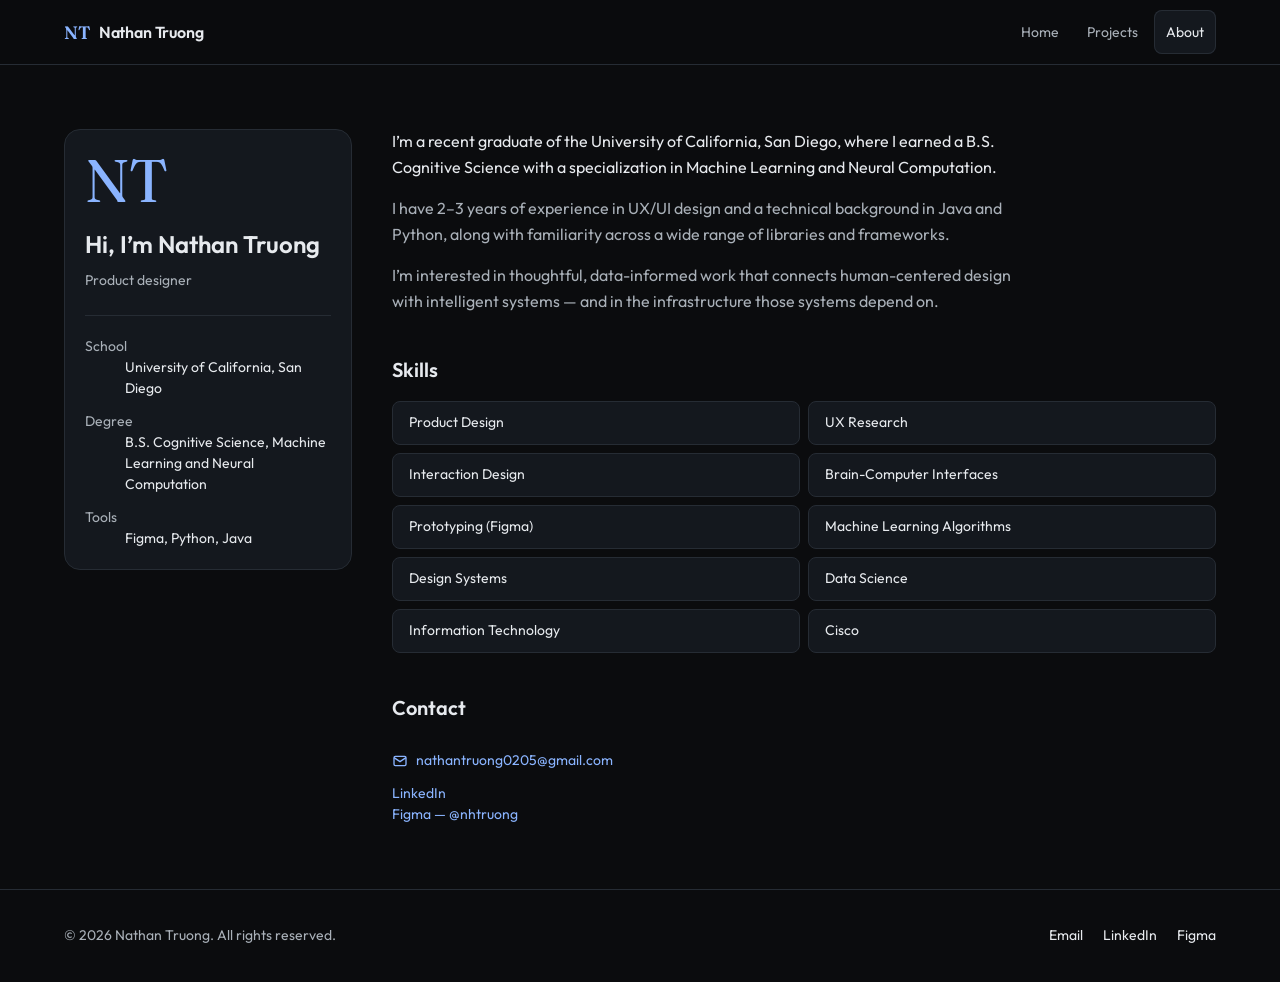
==== about/index.html @ 15011867 "Add files via upload" ====
<!doctype html>
<html lang="en">
  <head>
    <meta charset="utf-8" />
    <meta name="viewport" content="width=device-width, initial-scale=1" />
    <title>About — Nathan Truong</title>
    <meta
      name="description"
      content="About Nathan Truong, skills including information technology and Cisco, and contact."
    />
    <link rel="icon" href="../favicon.svg" type="image/svg+xml" />
    <link rel="preconnect" href="https://fonts.googleapis.com" />
    <link rel="preconnect" href="https://fonts.gstatic.com" crossorigin />
    <link
      href="https://fonts.googleapis.com/css2?family=Fraunces:opsz,wght@9..144,500;9..144,600&family=Outfit:wght@400;500;600&display=swap"
      rel="stylesheet"
    />
    <link rel="stylesheet" href="../css/style.css" />
  </head>
  <body>
    <div class="shell">
      <a class="skip" href="#content">Skip to content</a>
      <header class="header">
        <div class="wrap header-inner">
          <a class="brand" href="../">
            <span class="mark" aria-hidden="true">NT</span>
            <span class="name-full">Nathan Truong</span>
          </a>
          <nav class="nav" aria-label="Primary">
            <a href="../">Home</a>
            <a href="../projects/">Projects</a>
            <a href="./" aria-current="page">About</a>
          </nav>
        </div>
      </header>
      <div id="content">
        <main class="wrap about">
          <aside class="panel about-card">
            <p class="nt" aria-hidden="true">NT</p>
            <h1>Hi, I’m Nathan Truong</h1>
            <p class="role muted">Product designer</p>
            <dl class="meta">
              <div>
                <dt>School</dt>
                <dd>University of California, San Diego</dd>
              </div>
              <div>
                <dt>Degree</dt>
                <dd>B.S. Cognitive Science, Machine Learning and Neural Computation</dd>
              </div>
              <div>
                <dt>Tools</dt>
                <dd>Figma, Python, Java</dd>
              </div>
            </dl>
          </aside>
          <div>
            <div class="about-copy">
              <p class="lead">
                I’m a recent graduate of the University of California, San Diego, where I earned a B.S. Cognitive
                Science with a specialization in Machine Learning and Neural Computation.
              </p>
              <p>
                I have 2–3 years of experience in UX/UI design and a technical background in Java and Python, along
                with familiarity across a wide range of libraries and frameworks.
              </p>
              <p>
                I’m interested in thoughtful, data-informed work that connects human-centered design with intelligent
                systems — and in the infrastructure those systems depend on.
              </p>
            </div>
            <section class="block" aria-labelledby="skills-heading">
              <h2 id="skills-heading">Skills</h2>
              <ul class="skills">
                <li class="skill">Product Design</li>
                <li class="skill">UX Research</li>
                <li class="skill">Interaction Design</li>
                <li class="skill">Brain-Computer Interfaces</li>
                <li class="skill">Prototyping (Figma)</li>
                <li class="skill">Machine Learning Algorithms</li>
                <li class="skill">Design Systems</li>
                <li class="skill">Data Science</li>
                <li class="skill">Information Technology</li>
                <li class="skill">Cisco</li>
              </ul>
            </section>
            <section class="block" id="contact" aria-labelledby="contact-heading">
              <h2 id="contact-heading">Contact</h2>
              <ul class="contact">
                <li>
                  <button class="email-link" type="button" data-copy-email="nathantruong0205@gmail.com" aria-label="Copy email address">
                    <svg class="icon" viewBox="0 0 24 24" fill="none" stroke="currentColor" stroke-width="2" aria-hidden="true">
                      <rect x="3" y="5" width="18" height="14" rx="2" />
                      <path d="m3 7 9 6 9-6" />
                    </svg>
                    <span>nathantruong0205@gmail.com</span>
                    <span class="copied" data-copied hidden>Copied</span>
                  </button>
                </li>
                <li>
                  <a href="https://www.linkedin.com/in/nathan-truong-26b74a260/" target="_blank" rel="noopener noreferrer">LinkedIn</a>
                </li>
                <li>
                  <a href="https://www.figma.com/@nhtruong" target="_blank" rel="noopener noreferrer">Figma — @nhtruong</a>
                </li>
              </ul>
            </section>
          </div>
        </main>
      </div>
      <footer class="footer">
        <div class="wrap footer-inner">
          <p>© <span data-year>2026</span> Nathan Truong. All rights reserved.</p>
          <div class="footer-links">
            <a href="#contact">Email</a>
            <a href="https://www.linkedin.com/in/nathan-truong-26b74a260/" target="_blank" rel="noopener noreferrer">LinkedIn</a>
            <a href="https://www.figma.com/@nhtruong" target="_blank" rel="noopener noreferrer">Figma</a>
          </div>
        </div>
      </footer>
    </div>
    <script src="../js/site.js"></script>
  </body>
</html>
---- css/style.css ----
:root {
  --bg: #0b0c0e;
  --surface: #14181e;
  --fg: #e7eaee;
  --muted: #a9b0b8;
  --primary: #8ab4ff;
  --primary-strong: #6f9cff;
  --ink: #0b0c0e;
  --border: #262c34;
  --sans: "Outfit", system-ui, sans-serif;
  --display: "Fraunces", Georgia, serif;
  --max: 72rem;
}

*,
*::before,
*::after {
  box-sizing: border-box;
}

html {
  -webkit-font-smoothing: antialiased;
}

body {
  margin: 0;
  min-height: 100vh;
  background: var(--bg);
  color: var(--fg);
  font-family: var(--sans);
  line-height: 1.5;
}

body,
.shell {
  display: flex;
  min-height: 100vh;
  flex-direction: column;
}

.shell {
  width: 100%;
}

main {
  flex: 1;
}

img {
  max-width: 100%;
  display: block;
}

a {
  color: inherit;
  text-decoration: none;
}

button {
  font: inherit;
  color: inherit;
  background: none;
  border: 0;
  padding: 0;
}

button,
[role="button"] {
  cursor: pointer;
}

:focus-visible {
  outline: 2px solid var(--primary);
  outline-offset: 2px;
}

::selection {
  background: var(--primary);
  color: var(--ink);
}

h1,
h2,
h3 {
  text-wrap: balance;
  font-weight: 600;
  margin: 0;
}

p {
  text-wrap: pretty;
  margin: 0;
}

.skip {
  position: absolute;
  left: 0.75rem;
  top: 0.75rem;
  z-index: 20;
  transform: translateY(-200%);
  border-radius: 0.5rem;
  background: var(--primary);
  color: var(--ink);
  padding: 0.5rem 0.75rem;
}

.skip:focus {
  transform: none;
}

.wrap {
  width: min(100% - 2.5rem, var(--max));
  margin-inline: auto;
}

.header {
  position: sticky;
  top: 0;
  z-index: 10;
  border-bottom: 1px solid var(--border);
  background: color-mix(in srgb, var(--bg) 80%, transparent);
  backdrop-filter: blur(12px);
}

.header-inner,
.footer-inner {
  display: flex;
  align-items: center;
  justify-content: space-between;
  gap: 1rem;
}

.header-inner {
  height: 4rem;
}

.brand {
  display: inline-flex;
  min-height: 2.75rem;
  align-items: center;
  gap: 0.5rem;
  font-weight: 600;
  letter-spacing: -0.01em;
}

.mark {
  font-family: var(--display);
  font-size: 1.125rem;
  color: var(--primary);
}

.nav {
  display: flex;
  align-items: center;
  gap: 0.25rem;
}

.nav a,
.footer a,
.email-link,
.text-link,
.btn {
  display: inline-flex;
  min-height: 2.75rem;
  align-items: center;
}

.nav a {
  border-radius: 0.5rem;
  padding-inline: 0.75rem;
  font-size: 0.875rem;
  color: var(--muted);
}

.nav a:hover,
.footer a:hover {
  background: var(--surface);
  color: var(--fg);
}

.nav a[aria-current="page"] {
  background: var(--surface);
  color: var(--fg);
  box-shadow: inset 0 0 0 1px var(--border);
}

.footer {
  border-top: 1px solid var(--border);
}

.footer-inner {
  flex-wrap: wrap;
  padding-block: 1.5rem;
  font-size: 0.875rem;
}

.footer p,
.muted,
.kicker,
dt {
  color: var(--muted);
}

.footer-links {
  display: flex;
  flex-wrap: wrap;
  gap: 0.25rem 1.25rem;
}

.hero {
  border-bottom: 1px solid var(--border);
}

.hero-grid,
.work-head,
.strengths,
.cards,
.about {
  display: grid;
  gap: 1.25rem;
}

.hero-grid {
  gap: 2.5rem;
  padding-block: 3.5rem;
}

.school {
  font-size: 0.875rem;
  font-weight: 500;
  letter-spacing: 0.02em;
  color: var(--primary);
}

h1.display,
.page-title {
  font-family: var(--display);
  font-weight: 500;
  line-height: 1;
}

h1.display {
  margin-top: 0.75rem;
  font-size: clamp(3rem, 8vw, 3.75rem);
}

.lede {
  max-width: 36rem;
  margin-top: 1.25rem;
  font-size: 1.125rem;
  line-height: 1.6;
  color: var(--muted);
}

.actions {
  display: flex;
  flex-wrap: wrap;
  gap: 0.75rem;
  margin-top: 2rem;
}

.btn {
  gap: 0.5rem;
  border-radius: 0.5rem;
  padding-inline: 1rem;
  font-size: 0.875rem;
  font-weight: 600;
}

.btn-primary {
  background: var(--primary);
  color: var(--ink);
}

.btn-primary:hover {
  background: var(--primary-strong);
}

.btn-ghost {
  border: 1px solid var(--border);
  background: var(--surface);
}

.btn-ghost:hover {
  border-color: var(--primary);
}

.panel,
.card,
.skill,
.strength {
  border: 1px solid var(--border);
  border-radius: 1rem;
}

.panel {
  background: var(--surface);
  padding: 1.25rem;
}

.eyebrow {
  font-size: 0.75rem;
  font-weight: 500;
  letter-spacing: 0.14em;
  text-transform: uppercase;
  color: var(--muted);
}

.facts {
  margin: 1rem 0 0;
}

.facts div + div {
  margin-top: 1rem;
}

.facts dd {
  margin: 0.25rem 0 0;
  font-weight: 500;
}

.facts .sub {
  display: block;
  margin-top: 0.25rem;
  font-weight: 400;
  color: var(--muted);
}

.chips,
.tags {
  display: flex;
  flex-wrap: wrap;
  gap: 0.5rem;
}

.chips {
  margin-top: 0.5rem;
}

.chip,
.tag {
  border: 1px solid var(--border);
  border-radius: 999px;
  font-size: 0.75rem;
}

.chip {
  background: var(--bg);
  padding: 0.25rem 0.75rem;
  font-weight: 500;
}

.section {
  padding-block: 4rem;
}

.work-head {
  align-items: end;
  justify-content: space-between;
  margin-bottom: 2rem;
}

.work-head p,
.intro {
  margin-top: 0.5rem;
  max-width: 36rem;
  color: var(--muted);
}

h2 {
  font-size: 1.5rem;
}

.text-link {
  gap: 0.35rem;
  font-size: 0.875rem;
  font-weight: 600;
  color: var(--primary);
}

.text-link:hover {
  color: var(--fg);
}

.cards {
  gap: 1.25rem;
}

.card {
  display: flex;
  min-width: 0;
  flex-direction: column;
  overflow: hidden;
  background: var(--bg);
}

.card:hover {
  border-color: var(--primary);
}

.cover {
  aspect-ratio: 16 / 10;
  width: 100%;
  object-fit: cover;
}

.cover.chart {
  object-fit: contain;
  background: var(--fg);
}

.card-body {
  display: flex;
  flex: 1;
  flex-direction: column;
  gap: 0.75rem;
  padding: 1.25rem;
}

.card h3 {
  font-size: 1.125rem;
  line-height: 1.35;
}

.card p,
.skill,
.about-copy {
  font-size: 0.875rem;
  line-height: 1.6;
  color: var(--muted);
}

.tags {
  margin-top: auto;
  padding: 0;
  list-style: none;
}

.tag {
  padding: 0.25rem 0.625rem;
  color: var(--fg);
}

.card-links {
  display: flex;
  flex-wrap: wrap;
  column-gap: 1rem;
}

.band {
  border-top: 1px solid var(--border);
  background: var(--surface);
}

.strength {
  background: var(--bg);
  padding: 1.25rem;
}

.strength h3 {
  font-size: 1.125rem;
}

.strengths {
  margin-top: 2rem;
}

.page-head {
  border-bottom: 1px solid var(--border);
  padding-block: 3rem;
}

.page-title {
  font-size: 2.25rem;
}

.page-head p {
  margin-top: 0.75rem;
}

.about {
  gap: 2.5rem;
  padding-block: 3rem;
}

.about-card h1 {
  margin-top: 1rem;
  font-size: 1.5rem;
}

.role {
  margin-top: 0.5rem;
  font-size: 0.875rem;
}

.nt {
  font-family: var(--display);
  font-size: 3.75rem;
  line-height: 1;
  color: var(--primary);
}

.meta {
  margin: 1.5rem 0 0;
  border-top: 1px solid var(--border);
  padding-top: 1.25rem;
  font-size: 0.875rem;
}

.meta div + div {
  margin-top: 0.75rem;
}

.about-copy {
  max-width: 40rem;
  font-size: 1rem;
}

.about-copy p + p {
  margin-top: 1rem;
}

.about-copy .lead {
  color: var(--fg);
}

.block {
  margin-top: 2.5rem;
}

.block h2 {
  font-size: 1.25rem;
}

.skills {
  display: grid;
  gap: 0.5rem;
  margin: 1rem 0 0;
  padding: 0;
  list-style: none;
}

.skill {
  display: flex;
  min-height: 2.75rem;
  align-items: center;
  border-radius: 0.5rem;
  background: var(--surface);
  padding-inline: 1rem;
  color: var(--fg);
}

.contact {
  margin: 1rem 0 0;
  padding: 0;
  list-style: none;
  font-size: 0.875rem;
}

.email-link,
.contact a {
  gap: 0.5rem;
  color: var(--primary);
}

.email-link:hover,
.contact a:hover {
  color: var(--fg);
}

.copied {
  color: var(--muted);
}

.icon {
  width: 1rem;
  height: 1rem;
  flex: none;
}

.name-full {
  display: none;
}

@media (min-width: 640px) {
  .name-full {
    display: inline;
  }

  .footer-inner {
    flex-wrap: nowrap;
  }

  .skills {
    grid-template-columns: 1fr 1fr;
  }
}

@media (min-width: 768px) {
  .strengths {
    grid-template-columns: repeat(3, 1fr);
  }
}

@media (min-width: 1024px) {
  .hero-grid {
    grid-template-columns: 2fr 1fr;
    align-items: end;
    padding-block: 5rem;
  }

  .cards {
    grid-template-columns: repeat(3, 1fr);
  }

  .about {
    grid-template-columns: 18rem 1fr;
    align-items: start;
    padding-block: 4rem;
  }

  .about-card {
    position: sticky;
    top: 5.5rem;
  }
}

@media (prefers-reduced-motion: reduce) {
  *,
  *::before,
  *::after {
    transition: none !important;
  }
}
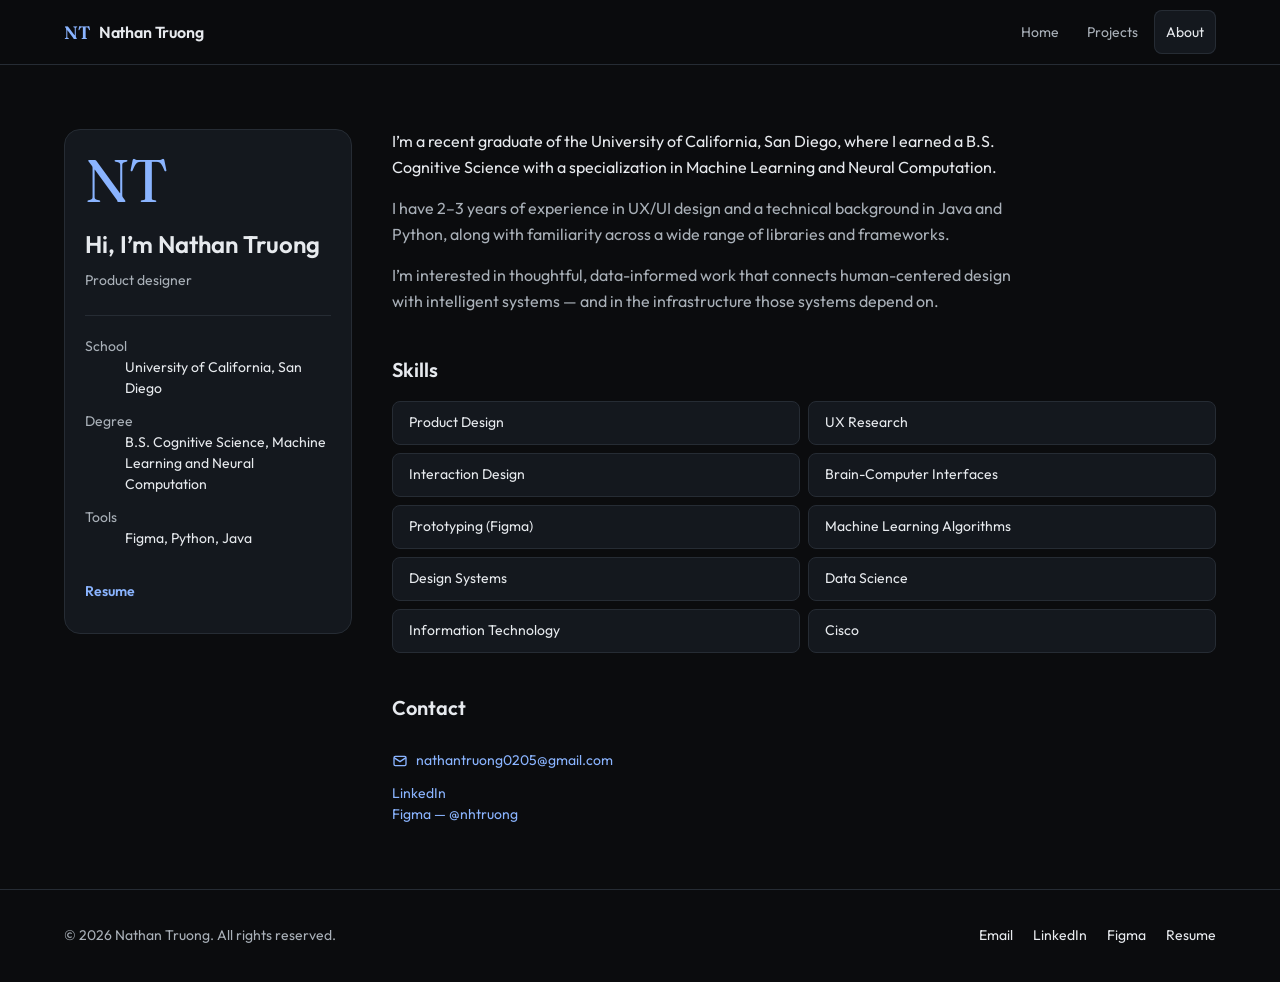
==== commit 92d927f6: "Add files via upload" ====
--- a/about/index.html
+++ b/about/index.html
@@ -53,6 +53,7 @@
                 <dd>Figma, Python, Java</dd>
               </div>
             </dl>
+            <a class="text-link" href="../resume.pdf" target="_blank" rel="noopener noreferrer" style="margin-top: 1.25rem">Resume</a>
           </aside>
           <div>
             <div class="about-copy">
@@ -115,6 +116,7 @@
             <a href="#contact">Email</a>
             <a href="https://www.linkedin.com/in/nathan-truong-26b74a260/" target="_blank" rel="noopener noreferrer">LinkedIn</a>
             <a href="https://www.figma.com/@nhtruong" target="_blank" rel="noopener noreferrer">Figma</a>
+            <a href="../resume.pdf" target="_blank" rel="noopener noreferrer">Resume</a>
           </div>
         </div>
       </footer>
--- a/css/style.css
+++ b/css/style.css
@@ -409,6 +409,11 @@
   background: var(--fg);
 }
 
+.cover.shot {
+  object-fit: contain;
+  background: var(--bg);
+}
+
 .card-body {
   display: flex;
   flex: 1;
